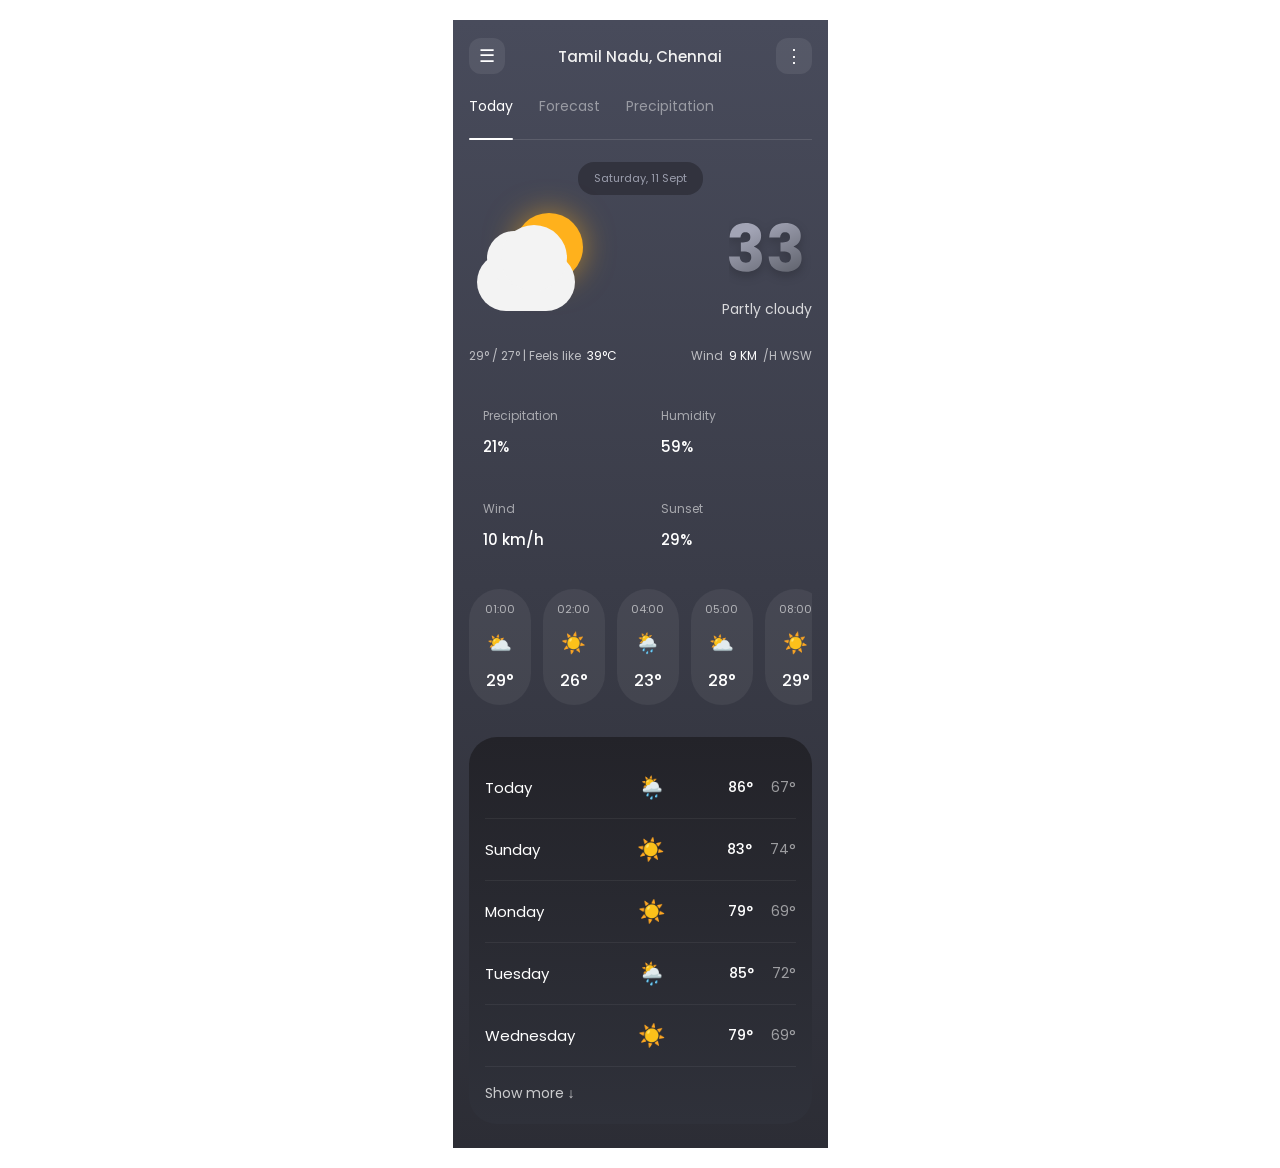
==== indexHome.html @ 36acfcc5 "second commit" ====
<!DOCTYPE html>
<html lang="en">

<head>
    <meta charset="UTF-8" />
    <meta name="viewport" content="width=device-width, initial-scale=1.0" />
    <title>Weather App</title>
    <link rel="stylesheet" href="/styleHome.css">
    <link rel="preconnect" href="https://fonts.googleapis.com" />
    <link rel="preconnect" href="https://fonts.gstatic.com" crossorigin />
    <link href="https://fonts.googleapis.com/css2?family=Poppins:wght@300;400;500;600;700&display=swap"
        rel="stylesheet" />
</head>

<body>

    <div class="weather-app">

        <div class="topbar">
            <button class="icon-btn">☰</button>

            <h2>Tamil Nadu, Chennai</h2>

            <button class="icon-btn">⋮</button>
        </div>

        <div class="tabs">
            <div class="tab active">Today</div>
            <div class="tab">Forecast</div>
            <div class="tab">Precipitation</div>
        </div>

        <section class="hero">

            <div class="date-pill">
                Saturday, 11 Sept
            </div>

            <div class="weather-main">

                <div class="weather-icon">
                    <div class="sun"></div>
                    <div class="cloud"></div>
                </div>

                <div class="temp-box">
                    <svg width="83" height="69" viewBox="0 0 83 69" fill="none" xmlns="http://www.w3.org/2000/svg">
                        <g filter="url(#filter0_d_1_2723)">
                            <path fill-rule="evenodd" clip-rule="evenodd"
                                d="M25.7285 53.0862C23.3709 54.2536 20.5698 54.8373 17.3254 54.8373C12.1342 54.8373 7.99216 53.5618 4.89912 51.0107C1.80608 48.4597 0.173037 44.6115 0 39.4662H10.7716C10.8148 41.3687 11.3556 42.8712 12.3938 43.9738C13.432 45.0763 14.9461 45.6276 16.936 45.6276C18.6231 45.6276 19.9317 45.1412 20.8618 44.1683C21.7919 43.1955 22.2569 41.9091 22.2569 40.3093C22.2569 38.2339 21.5972 36.7314 20.2778 35.8018C18.9584 34.8722 16.8495 34.4073 13.9511 34.4073H11.8747V25.3922H13.9511C16.1574 25.3922 17.9418 25.0139 19.3045 24.2572C20.6671 23.5006 21.3485 22.1494 21.3485 20.2037C21.3485 18.6471 20.9159 17.4364 20.0507 16.5717C19.1855 15.7069 17.9959 15.2745 16.4818 15.2745C14.838 15.2745 13.6159 15.7718 12.8156 16.7663C12.0153 17.7607 11.5502 18.993 11.4205 20.4631H0.584001C0.757038 15.8366 2.27112 12.2695 5.12623 9.7617C7.98135 7.2539 11.8531 6 16.7414 6C19.9858 6 22.7652 6.56209 25.0796 7.68628C27.394 8.81047 29.146 10.3454 30.3356 12.2911C31.5252 14.2368 32.1201 16.4204 32.1201 18.8417C32.1201 21.6954 31.4063 24.0194 29.9787 25.8138C28.5512 27.6082 26.8857 28.8296 24.9823 29.4782V29.7376C27.448 30.5592 29.3947 31.9212 30.8223 33.8236C32.2498 35.7261 32.9636 38.169 32.9636 41.1525C32.9636 43.8332 32.3472 46.2005 31.1143 48.2543C29.8814 50.3081 28.0861 51.9187 25.7285 53.0862ZM65.3649 53.0862C63.0072 54.2536 60.2062 54.8373 56.9617 54.8373C51.7706 54.8373 47.6285 53.5618 44.5355 51.0107C41.4424 48.4597 39.8094 44.6115 39.6364 39.4662H50.4079C50.4512 41.3687 50.9919 42.8712 52.0302 43.9738C53.0684 45.0763 54.5825 45.6276 56.5724 45.6276C58.2595 45.6276 59.5681 45.1412 60.4982 44.1683C61.4283 43.1955 61.8933 41.9091 61.8933 40.3093C61.8933 38.2339 61.2336 36.7314 59.9142 35.8018C58.5948 34.8722 56.4859 34.4073 53.5875 34.4073H51.5111V25.3922H53.5875C55.7937 25.3922 57.5782 25.0139 58.9408 24.2572C60.3035 23.5006 60.9849 22.1494 60.9849 20.2037C60.9849 18.6471 60.5523 17.4364 59.6871 16.5717C58.8219 15.7069 57.6323 15.2745 56.1182 15.2745C54.4743 15.2745 53.2522 15.7718 52.4519 16.7663C51.6516 17.7607 51.1866 18.993 51.0568 20.4631H40.2204C40.3934 15.8366 41.9075 12.2695 44.7626 9.7617C47.6177 7.2539 51.4894 6 56.3777 6C59.6222 6 62.4016 6.56209 64.716 7.68628C67.0303 8.81047 68.7823 10.3454 69.972 12.2911C71.1616 14.2368 71.7564 16.4204 71.7564 18.8417C71.7564 21.6954 71.0426 24.0194 69.6151 25.8138C68.1875 27.6082 66.522 28.8296 64.6186 29.4782V29.7376C67.0844 30.5592 69.0311 31.9212 70.4586 33.8236C71.8862 35.7261 72.6 38.169 72.6 41.1525C72.6 43.8332 71.9835 46.2005 70.7506 48.2543C69.5178 50.3081 67.7225 51.9187 65.3649 53.0862Z"
                                fill="url(#paint0_linear_1_2723)" />
                        </g>
                        <defs>
                            <filter id="filter0_d_1_2723" x="-10" y="0" width="92.6001" height="68.8373"
                                filterUnits="userSpaceOnUse" color-interpolation-filters="sRGB">
                                <feFlood flood-opacity="0" result="BackgroundImageFix" />
                                <feColorMatrix in="SourceAlpha" type="matrix"
                                    values="0 0 0 0 0 0 0 0 0 0 0 0 0 0 0 0 0 0 127 0" result="hardAlpha" />
                                <feOffset dy="4" />
                                <feGaussianBlur stdDeviation="5" />
                                <feColorMatrix type="matrix" values="0 0 0 0 0 0 0 0 0 0 0 0 0 0 0 0 0 0 0.181016 0" />
                                <feBlend mode="normal" in2="BackgroundImageFix" result="effect1_dropShadow_1_2723" />
                                <feBlend mode="normal" in="SourceGraphic" in2="effect1_dropShadow_1_2723"
                                    result="shape" />
                            </filter>
                            <linearGradient id="paint0_linear_1_2723" x1="-17.29" y1="32.1275" x2="14.0286" y2="95.7019"
                                gradientUnits="userSpaceOnUse">
                                <stop stop-color="#A2A4B5" />
                                <stop offset="1" stop-color="#545760" />
                            </linearGradient>
                        </defs>
                    </svg>
                    <div class="status">Partly cloudy</div>
                </div>

            </div>

            <div class="details-top">
                <span>29° / 27° | Feels like <span style="color: #FFFFFF;">39°C</span></span>
                <span>Wind <span style="color: #FFFFFF;">9 KM</span>/H WSW</span>
            </div>

        </section>

        <section class="info-grid">

            <div class="info-card">
                <div class="info-title">Precipitation</div>
                <div class="info-value">21%</div>
            </div>

            <div class="info-card">
                <div class="info-title">Humidity</div>
                <div class="info-value">59%</div>
            </div>

            <div class="info-card">
                <div class="info-title">Wind</div>
                <div class="info-value">10 km/h</div>
            </div>

            <div class="info-card">
                <div class="info-title">Sunset</div>
                <div class="info-value">29%</div>
            </div>

        </section>

        <section class="hourly">

            <div class="hour-card">
                <div class="hour-time">01:00</div>
                <div class="hour-icon">⛅</div>
                <div class="hour-temp">29°</div>
            </div>

            <div class="hour-card">
                <div class="hour-time">02:00</div>
                <div class="hour-icon">☀️</div>
                <div class="hour-temp">26°</div>
            </div>

            <div class="hour-card">
                <div class="hour-time">04:00</div>
                <div class="hour-icon">🌦️</div>
                <div class="hour-temp">23°</div>
            </div>

            <div class="hour-card">
                <div class="hour-time">05:00</div>
                <div class="hour-icon">⛅</div>
                <div class="hour-temp">28°</div>
            </div>

            <div class="hour-card">
                <div class="hour-time">08:00</div>
                <div class="hour-icon">☀️</div>
                <div class="hour-temp">29°</div>
            </div>

        </section>

        <section class="weekly">

            <div class="week-row">
                <div class="day">Today</div>
                <div class="week-icon">🌦️</div>

                <div class="temps">
                    <div class="high">86°</div>
                    <div class="low">67°</div>
                </div>
            </div>

            <div class="week-row">
                <div class="day">Sunday</div>
                <div class="week-icon">☀️</div>

                <div class="temps">
                    <div class="high">83°</div>
                    <div class="low">74°</div>
                </div>
            </div>

            <div class="week-row">
                <div class="day">Monday</div>
                <div class="week-icon">☀️</div>

                <div class="temps">
                    <div class="high">79°</div>
                    <div class="low">69°</div>
                </div>
            </div>

            <div class="week-row">
                <div class="day">Tuesday</div>
                <div class="week-icon">🌦️</div>

                <div class="temps">
                    <div class="high">85°</div>
                    <div class="low">72°</div>
                </div>
            </div>

            <div class="week-row">
                <div class="day">Wednesday</div>
                <div class="week-icon">☀️</div>

                <div class="temps">
                    <div class="high">79°</div>
                    <div class="low">69°</div>
                </div>
            </div>

            <div class="show-more">
                Show more ↓
            </div>

        </section>

    </div>

</body>

</html>
---- styleHome.css ----
* {
      margin: 0;
      padding: 0;
      box-sizing: border-box;
    }

    body {
      min-height: 100vh;
      font-family: "Poppins", sans-serif;
      color: white;
      display: flex;
      justify-content: center;
      align-items: center;
      padding: 20px;
    }

    .weather-app {
      width: 100%;
      max-width: 375px;
      min-height: 100vh;
      background:  linear-gradient(180deg, #484b5b 0%, #2c2d35 100%);;
      padding: 18px 16px 24px;
      overflow: hidden;
    }

  

    .topbar {
      display: flex;
      align-items: center;
      justify-content: space-between;
      margin-bottom: 22px;
    }

    .topbar h2 {
      font-size: 15px;
      font-weight: 500;
      color: #f1f1f1;
    }

    .icon-btn {
      width: 36px;
      height: 36px;
      border-radius: 12px;
      border: none;
      background: rgba(255,255,255,0.08);
      color: white;
      font-size: 18px;
      cursor: pointer;
    }

    

    .tabs {
      display: flex;
      gap: 26px;
      margin-bottom: 22px;
      border-bottom: 1px solid rgba(255,255,255,0.12);
      padding-bottom: 12px;
    }

    .tab {
      font-size: 14px;
      color: rgba(255,255,255,0.45);
      position: relative;
      padding-bottom: 10px;
      cursor: pointer;
    }

    .tab.active {
      color: white;
    }

    .tab.active::after {
      content: "";
      position: absolute;
      left: 0;
      bottom: -13px;
      width: 100%;
      height: 2px;
      border-radius: 10px;
      background: white;
    }

  

    .hero {
      margin-bottom: 28px;
    }

    .date-pill {
      width: fit-content;
      margin: 0 auto 18px;
      padding: 8px 16px;
      background: #32333e;
      border-radius: 16px;
      font-size: 11px;
      color: #9B9EAD;
    }

    .weather-main {
      display: flex;
      justify-content: space-between;
      align-items: center;
      gap: 10px;
      margin-bottom: 24px;
    }

    .weather-icon {
      position: relative;
      width: 130px;
      height: 110px;
    }

    .sun {
      width: 68px;
      height: 68px;
      background: #ffb11c;
      border-radius: 50%;
      position: absolute;
      top: 0;
      left: 46px;
      box-shadow: 0 0 30px rgba(255, 177, 28, 0.55);
    }

    .cloud {
      width: 98px;
      height: 58px;
      background: #f3f3f3;
      border-radius: 50px;
      position: absolute;
      bottom: 12px;
      left: 8px;
    }

    .cloud::before {
      content: "";
      width: 54px;
      height: 54px;
      background: #f3f3f3;
      border-radius: 50%;
      position: absolute;
      top: -22px;
      left: 10px;
    }

    .cloud::after {
      content: "";
      width: 66px;
      height: 66px;
      background: #f3f3f3;
      border-radius: 50%;
      position: absolute;
      top: -28px;
      right: 8px;
    }

    .temp-box {
      text-align: right;
    }

    .temp {
      font-size: 74px;
      line-height: 1;
      font-weight: 600;
      letter-spacing: -4px;
    }

    .status {
      font-size: 14px;
      color: rgba(255,255,255,0.8);
      margin-top: 6px;
    }

    .details-top {
      display: flex;
      justify-content: space-between;
      align-items: center;
      color: rgba(255,255,255,0.65);
      font-size: 12px;
      margin-top: 10px;
    }

    .details-top span {
      display: flex;
      align-items: center;
      gap: 6px;
    }

   

    .info-grid {
      display: grid;
      grid-template-columns: repeat(2, 1fr);
      gap: 14px;
      margin-bottom: 24px;
    }

    .info-card {
      padding: 14px;  
    }

    .info-title {
      color: rgba(255,255,255,0.55);
      font-size: 12px;
      margin-bottom: 10px;
    }

    .info-value {
      font-size: 15px;
      font-weight: 500;
    }

    

    .hourly {
      display: flex;
      gap: 12px;
      overflow-x: auto;
      padding-bottom: 4px;
      margin-bottom: 28px;
    }

    .hourly::-webkit-scrollbar {
      display: none;
    }

    .hour-card {
      min-width: 62px;
      background: rgba(255,255,255,0.06);
      border-radius: 50px;
      padding: 12px 10px;
      text-align: center;
      flex-shrink: 0;
    }

    .hour-card:hover {
      background: rgba(255,255,255,0.14);
    }

    .hour-time {
      font-size: 11px;
      color: rgba(255,255,255,0.6);
      margin-bottom: 10px;
    }

    .hour-icon {
      font-size: 20px;
      margin-bottom: 10px;
    }

    .hour-temp {
      font-size: 16px;
      font-weight: 500;
    }

    

    .weekly {
      background: linear-gradient(360deg, #2f313a 0%, #232329 100%);
      border-radius: 28px;
      padding: 20px 16px;
    }

    .week-row {
      display: flex;
      align-items: center;
      justify-content: space-between;
      padding: 14px 0;
      border-bottom: 1px solid rgba(255,255,255,0.06);
    }

    .week-row:last-child {
      border-bottom: none;
    }

    .day {
      width: 90px;
      font-size: 15px;
    }

    .week-icon {
      font-size: 22px;
    }

    .temps {
      display: flex;
      gap: 18px;
      font-size: 14px;
    }

    .high {
      color: white;
      font-weight: 500;
    }

    .low {
      color: rgba(255,255,255,0.55);
    }

    .show-more {
      margin-top: 16px;
      font-size: 14px;
      color: rgba(255,255,255,0.75);
    }
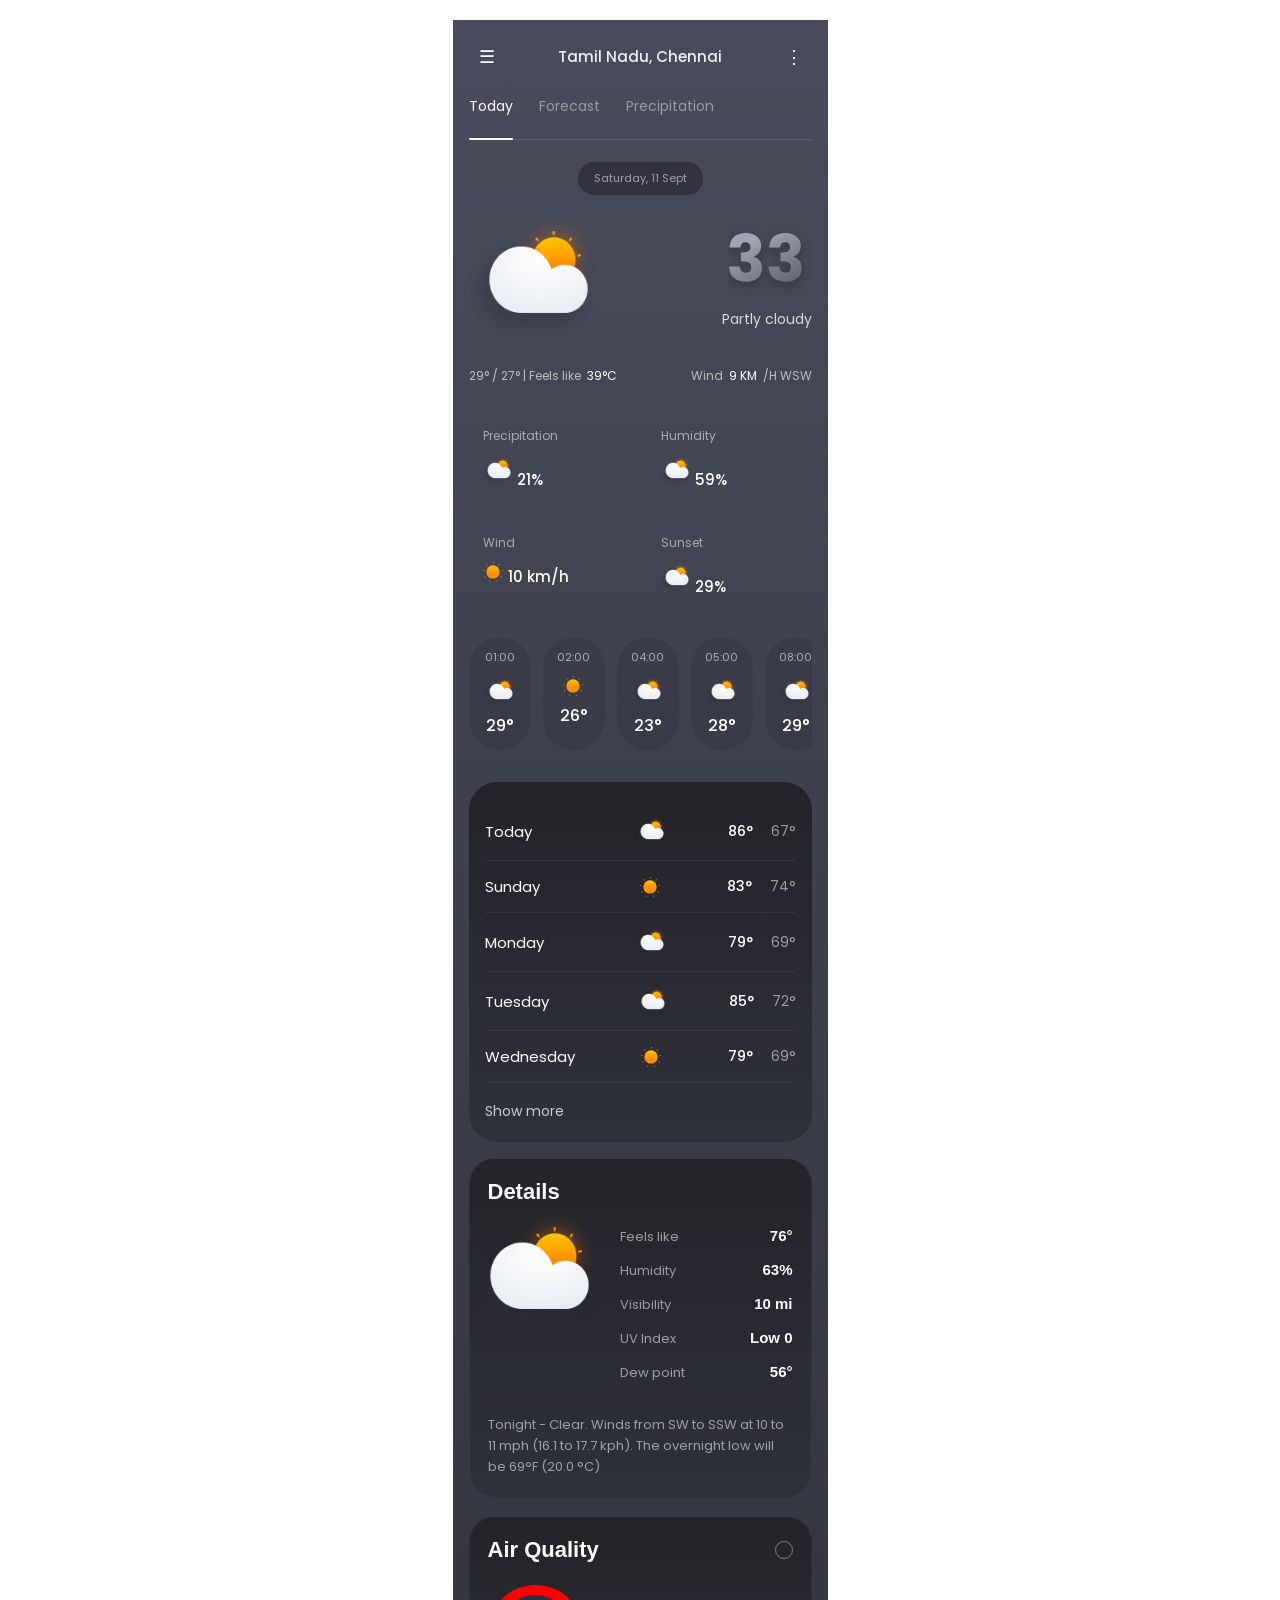
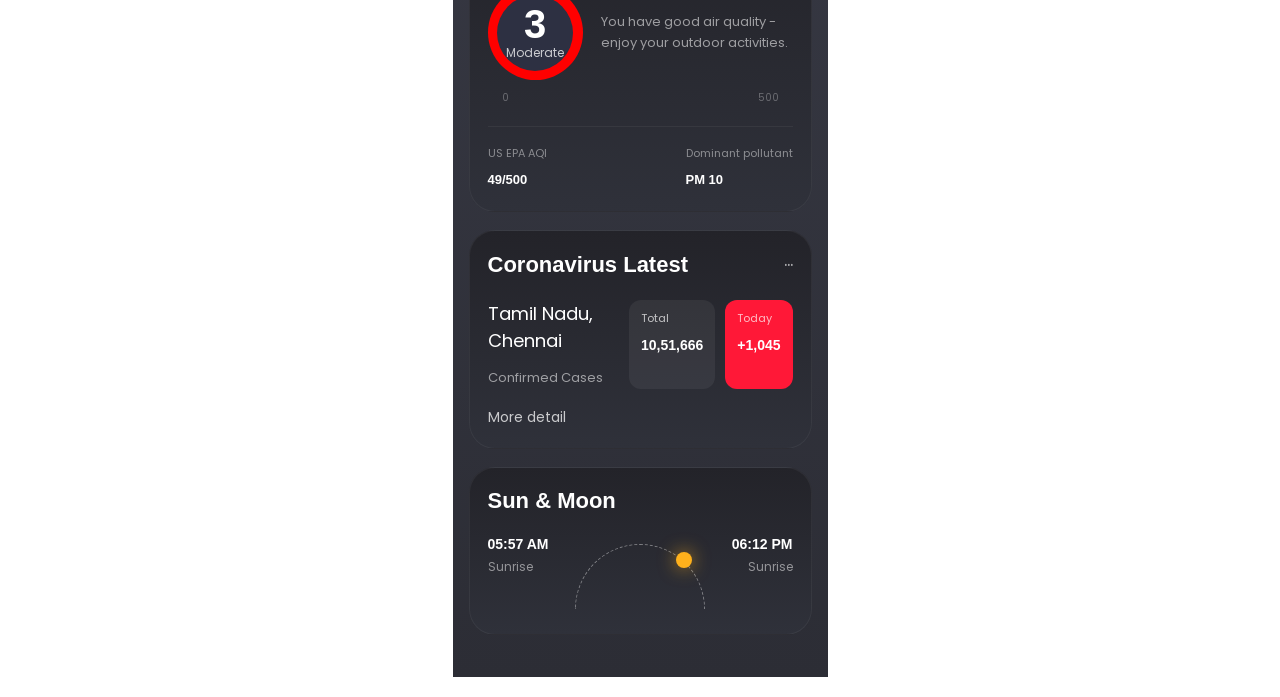
==== commit c47fb0d4: "yakos ustav" ====
--- a/indexHome.html
+++ b/indexHome.html
@@ -17,11 +17,11 @@
     <div class="weather-app">
 
         <div class="topbar">
-            <button class="icon-btn">☰</button>
-
-            <h2>Tamil Nadu, Chennai</h2>
-
-            <button class="icon-btn">⋮</button>
+            <div class="icon-btn">☰</div>
+
+            <h2 class="tobbar-title">Tamil Nadu, Chennai</h2>
+
+            <div class="icon-btn">⋮</div>
         </div>
 
         <div class="tabs">
@@ -38,10 +38,7 @@
 
             <div class="weather-main">
 
-                <div class="weather-icon">
-                    <div class="sun"></div>
-                    <div class="cloud"></div>
-                </div>
+                <img src="/Group.png" alt="" class="weather-icon">
 
                 <div class="temp-box">
                     <svg width="83" height="69" viewBox="0 0 83 69" fill="none" xmlns="http://www.w3.org/2000/svg">
@@ -86,22 +83,107 @@
 
             <div class="info-card">
                 <div class="info-title">Precipitation</div>
-                <div class="info-value">21%</div>
+                <img src="/Group.png" alt="" class="info-title-img">
+                <span class="info-value">21%</span>
             </div>
 
             <div class="info-card">
                 <div class="info-title">Humidity</div>
-                <div class="info-value">59%</div>
+                <img src="/Group.png" alt="" class="info-title-img">
+                <span class="info-value">59%</span>
             </div>
 
             <div class="info-card">
                 <div class="info-title">Wind</div>
-                <div class="info-value">10 km/h</div>
+                <svg width="21" height="20" viewBox="0 0 21 20" fill="none" xmlns="http://www.w3.org/2000/svg">
+                    <path fill-rule="evenodd" clip-rule="evenodd"
+                        d="M16.0327 2.4388C16.1573 2.2888 16.3803 2.26929 16.5291 2.39538L16.5421 2.40645C16.6888 2.53077 16.708 2.75 16.5851 2.8979L16.1136 3.4656C15.989 3.6156 15.7659 3.63511 15.6172 3.50902L15.6041 3.49795C15.4575 3.37364 15.4383 3.1544 15.5611 3.0065L16.0327 2.4388Z"
+                        fill="url(#paint0_linear_1_3633)" />
+                    <path fill-rule="evenodd" clip-rule="evenodd"
+                        d="M10.1389 0.3539C10.138 0.158987 10.2963 0.000748409 10.4912 0.00166594L10.5081 0.00174569C10.7005 0.00265109 10.8561 0.15835 10.8571 0.350688L10.8605 1.08904C10.8614 1.28395 10.7032 1.44219 10.5083 1.44127L10.4913 1.44119C10.299 1.44029 10.1433 1.28459 10.1424 1.09225L10.1389 0.3539Z"
+                        fill="url(#paint1_linear_1_3633)" />
+                    <path fill-rule="evenodd" clip-rule="evenodd"
+                        d="M19.5799 8.15108C19.771 8.11704 19.9533 8.24474 19.9867 8.43595L19.9904 8.45685C20.0236 8.64712 19.8966 8.82842 19.7065 8.86229L18.9879 8.99028C18.7968 9.02432 18.6144 8.89662 18.5811 8.70541L18.5774 8.68452C18.5442 8.49424 18.6711 8.31295 18.8613 8.27908L19.5799 8.15108Z"
+                        fill="url(#paint2_linear_1_3633)" />
+                    <path fill-rule="evenodd" clip-rule="evenodd"
+                        d="M18.6667 14.8331C18.8329 14.93 18.8899 15.1428 18.7945 15.3099L18.7847 15.3269C18.6881 15.496 18.472 15.5539 18.3037 15.4558L17.6705 15.0864C17.5043 14.9895 17.4472 14.7767 17.5427 14.6096L17.5524 14.5926C17.6491 14.4235 17.8652 14.3656 18.0335 14.4637L18.6667 14.8331Z"
+                        fill="url(#paint3_linear_1_3633)" />
+                    <path fill-rule="evenodd" clip-rule="evenodd"
+                        d="M13.7119 19.3577C13.7772 19.539 13.6839 19.7391 13.503 19.8056L13.489 19.8108C13.3064 19.8779 13.1041 19.7836 13.0382 19.6006L12.7865 18.9022C12.7212 18.7209 12.8145 18.5208 12.9954 18.4543L13.0094 18.4491C13.192 18.382 13.3943 18.4763 13.4603 18.6593L13.7119 19.3577Z"
+                        fill="url(#paint4_linear_1_3633)" />
+                    <path fill-rule="evenodd" clip-rule="evenodd"
+                        d="M7.03827 19.6006C6.97233 19.7836 6.77001 19.8779 6.58744 19.8108L6.57339 19.8056C6.3925 19.7391 6.29921 19.539 6.36454 19.3577L6.61616 18.6593C6.6821 18.4763 6.88442 18.382 7.06699 18.4491L7.08104 18.4543C7.26194 18.5208 7.35522 18.7208 7.28989 18.9022L7.03827 19.6006Z"
+                        fill="url(#paint5_linear_1_3633)" />
+                    <path fill-rule="evenodd" clip-rule="evenodd"
+                        d="M1.77246 15.4558C1.60416 15.5539 1.38811 15.4961 1.29144 15.3269L1.28172 15.3099C1.18624 15.1428 1.24325 14.93 1.40947 14.8331L2.04272 14.4637C2.21101 14.3656 2.42706 14.4235 2.52374 14.5926L2.53345 14.6096C2.62893 14.7767 2.57192 14.9895 2.4057 15.0864L1.77246 15.4558Z"
+                        fill="url(#paint6_linear_1_3633)" />
+                    <path fill-rule="evenodd" clip-rule="evenodd"
+                        d="M0.369512 8.86228C0.179354 8.82841 0.0524115 8.64712 0.0856231 8.45684L0.0892696 8.43595C0.122645 8.24474 0.305028 8.11703 0.496122 8.15107L1.21469 8.27907C1.40485 8.31294 1.53179 8.49424 1.49858 8.68451L1.49493 8.7054C1.46156 8.89661 1.27918 9.02432 1.08808 8.99028L0.369512 8.86228Z"
+                        fill="url(#paint7_linear_1_3633)" />
+                    <path fill-rule="evenodd" clip-rule="evenodd"
+                        d="M3.49147 2.8979C3.36863 2.75001 3.38781 2.53077 3.53447 2.40645L3.54753 2.39538C3.69627 2.26929 3.91932 2.28881 4.04391 2.43881L4.51546 3.00651C4.6383 3.1544 4.61912 3.37364 4.47246 3.49796L4.4594 3.50903C4.31066 3.63512 4.08761 3.6156 3.96302 3.4656L3.49147 2.8979Z"
+                        fill="url(#paint8_linear_1_3633)" />
+                    <ellipse cx="10.0382" cy="9.92369" rx="6.68811" ry="6.69218" fill="url(#paint9_linear_1_3633)" />
+                    <defs>
+                        <linearGradient id="paint0_linear_1_3633" x1="16.2876" y1="2.26634" x2="15.7746" y2="2.87773"
+                            gradientUnits="userSpaceOnUse">
+                            <stop stop-color="#FFC100" />
+                            <stop offset="1" stop-color="#FF8E00" />
+                        </linearGradient>
+                        <linearGradient id="paint1_linear_1_3633" x1="10.1914" y1="0.0581584" x2="10.1914" y2="0.856347"
+                            gradientUnits="userSpaceOnUse">
+                            <stop stop-color="#FFC100" />
+                            <stop offset="1" stop-color="#FF8E00" />
+                        </linearGradient>
+                        <linearGradient id="paint2_linear_1_3633" x1="19.8843" y1="8.18396" x2="19.104" y2="8.32155"
+                            gradientUnits="userSpaceOnUse">
+                            <stop stop-color="#FFC100" />
+                            <stop offset="1" stop-color="#FF8E00" />
+                        </linearGradient>
+                        <linearGradient id="paint3_linear_1_3633" x1="18.8791" y1="15.0506" x2="18.1905" y2="14.653"
+                            gradientUnits="userSpaceOnUse">
+                            <stop stop-color="#FFC100" />
+                            <stop offset="1" stop-color="#FF8E00" />
+                        </linearGradient>
+                        <linearGradient id="paint4_linear_1_3633" x1="13.7364" y1="19.6599" x2="13.4629" y2="18.9083"
+                            gradientUnits="userSpaceOnUse">
+                            <stop stop-color="#FFC100" />
+                            <stop offset="1" stop-color="#FF8E00" />
+                        </linearGradient>
+                        <linearGradient id="paint5_linear_1_3633" x1="6.85979" y1="19.8491" x2="7.13335" y2="19.0975"
+                            gradientUnits="userSpaceOnUse">
+                            <stop stop-color="#FFC100" />
+                            <stop offset="1" stop-color="#FF8E00" />
+                        </linearGradient>
+                        <linearGradient id="paint6_linear_1_3633" x1="1.47362" y1="15.5297" x2="2.16224" y2="15.1321"
+                            gradientUnits="userSpaceOnUse">
+                            <stop stop-color="#FFC100" />
+                            <stop offset="1" stop-color="#FF8E00" />
+                        </linearGradient>
+                        <linearGradient id="paint7_linear_1_3633" x1="0.095649" y1="8.72872" x2="0.875926" y2="8.86631"
+                            gradientUnits="userSpaceOnUse">
+                            <stop stop-color="#FFC100" />
+                            <stop offset="1" stop-color="#FF8E00" />
+                        </linearGradient>
+                        <linearGradient id="paint8_linear_1_3633" x1="3.36526" y1="2.62192" x2="3.87828" y2="3.2333"
+                            gradientUnits="userSpaceOnUse">
+                            <stop stop-color="#FFC100" />
+                            <stop offset="1" stop-color="#FF8E00" />
+                        </linearGradient>
+                        <linearGradient id="paint9_linear_1_3633" x1="6.33855" y1="3.77097" x2="6.33855" y2="11.1748"
+                            gradientUnits="userSpaceOnUse">
+                            <stop stop-color="#FFC100" />
+                            <stop offset="1" stop-color="#FF8E00" />
+                        </linearGradient>
+                    </defs>
+                </svg>
+                <span class="info-value">10 km/h</span>
             </div>
 
             <div class="info-card">
                 <div class="info-title">Sunset</div>
-                <div class="info-value">29%</div>
+                <img src="/Group.png" alt="" class="info-title-img">
+                <span class="info-value">29%</span>
             </div>
 
         </section>
@@ -110,31 +192,112 @@
 
             <div class="hour-card">
                 <div class="hour-time">01:00</div>
-                <div class="hour-icon">⛅</div>
+                <img src="/Group.png" alt="" class="info-title-img">
                 <div class="hour-temp">29°</div>
             </div>
 
             <div class="hour-card">
                 <div class="hour-time">02:00</div>
-                <div class="hour-icon">☀️</div>
+                <svg width="21" height="20" viewBox="0 0 21 20" fill="none" xmlns="http://www.w3.org/2000/svg">
+                    <path fill-rule="evenodd" clip-rule="evenodd"
+                        d="M16.0327 2.4388C16.1573 2.2888 16.3803 2.26929 16.5291 2.39538L16.5421 2.40645C16.6888 2.53077 16.708 2.75 16.5851 2.8979L16.1136 3.4656C15.989 3.6156 15.7659 3.63511 15.6172 3.50902L15.6041 3.49795C15.4575 3.37364 15.4383 3.1544 15.5611 3.0065L16.0327 2.4388Z"
+                        fill="url(#paint0_linear_1_3633)" />
+                    <path fill-rule="evenodd" clip-rule="evenodd"
+                        d="M10.1389 0.3539C10.138 0.158987 10.2963 0.000748409 10.4912 0.00166594L10.5081 0.00174569C10.7005 0.00265109 10.8561 0.15835 10.8571 0.350688L10.8605 1.08904C10.8614 1.28395 10.7032 1.44219 10.5083 1.44127L10.4913 1.44119C10.299 1.44029 10.1433 1.28459 10.1424 1.09225L10.1389 0.3539Z"
+                        fill="url(#paint1_linear_1_3633)" />
+                    <path fill-rule="evenodd" clip-rule="evenodd"
+                        d="M19.5799 8.15108C19.771 8.11704 19.9533 8.24474 19.9867 8.43595L19.9904 8.45685C20.0236 8.64712 19.8966 8.82842 19.7065 8.86229L18.9879 8.99028C18.7968 9.02432 18.6144 8.89662 18.5811 8.70541L18.5774 8.68452C18.5442 8.49424 18.6711 8.31295 18.8613 8.27908L19.5799 8.15108Z"
+                        fill="url(#paint2_linear_1_3633)" />
+                    <path fill-rule="evenodd" clip-rule="evenodd"
+                        d="M18.6667 14.8331C18.8329 14.93 18.8899 15.1428 18.7945 15.3099L18.7847 15.3269C18.6881 15.496 18.472 15.5539 18.3037 15.4558L17.6705 15.0864C17.5043 14.9895 17.4472 14.7767 17.5427 14.6096L17.5524 14.5926C17.6491 14.4235 17.8652 14.3656 18.0335 14.4637L18.6667 14.8331Z"
+                        fill="url(#paint3_linear_1_3633)" />
+                    <path fill-rule="evenodd" clip-rule="evenodd"
+                        d="M13.7119 19.3577C13.7772 19.539 13.6839 19.7391 13.503 19.8056L13.489 19.8108C13.3064 19.8779 13.1041 19.7836 13.0382 19.6006L12.7865 18.9022C12.7212 18.7209 12.8145 18.5208 12.9954 18.4543L13.0094 18.4491C13.192 18.382 13.3943 18.4763 13.4603 18.6593L13.7119 19.3577Z"
+                        fill="url(#paint4_linear_1_3633)" />
+                    <path fill-rule="evenodd" clip-rule="evenodd"
+                        d="M7.03827 19.6006C6.97233 19.7836 6.77001 19.8779 6.58744 19.8108L6.57339 19.8056C6.3925 19.7391 6.29921 19.539 6.36454 19.3577L6.61616 18.6593C6.6821 18.4763 6.88442 18.382 7.06699 18.4491L7.08104 18.4543C7.26194 18.5208 7.35522 18.7208 7.28989 18.9022L7.03827 19.6006Z"
+                        fill="url(#paint5_linear_1_3633)" />
+                    <path fill-rule="evenodd" clip-rule="evenodd"
+                        d="M1.77246 15.4558C1.60416 15.5539 1.38811 15.4961 1.29144 15.3269L1.28172 15.3099C1.18624 15.1428 1.24325 14.93 1.40947 14.8331L2.04272 14.4637C2.21101 14.3656 2.42706 14.4235 2.52374 14.5926L2.53345 14.6096C2.62893 14.7767 2.57192 14.9895 2.4057 15.0864L1.77246 15.4558Z"
+                        fill="url(#paint6_linear_1_3633)" />
+                    <path fill-rule="evenodd" clip-rule="evenodd"
+                        d="M0.369512 8.86228C0.179354 8.82841 0.0524115 8.64712 0.0856231 8.45684L0.0892696 8.43595C0.122645 8.24474 0.305028 8.11703 0.496122 8.15107L1.21469 8.27907C1.40485 8.31294 1.53179 8.49424 1.49858 8.68451L1.49493 8.7054C1.46156 8.89661 1.27918 9.02432 1.08808 8.99028L0.369512 8.86228Z"
+                        fill="url(#paint7_linear_1_3633)" />
+                    <path fill-rule="evenodd" clip-rule="evenodd"
+                        d="M3.49147 2.8979C3.36863 2.75001 3.38781 2.53077 3.53447 2.40645L3.54753 2.39538C3.69627 2.26929 3.91932 2.28881 4.04391 2.43881L4.51546 3.00651C4.6383 3.1544 4.61912 3.37364 4.47246 3.49796L4.4594 3.50903C4.31066 3.63512 4.08761 3.6156 3.96302 3.4656L3.49147 2.8979Z"
+                        fill="url(#paint8_linear_1_3633)" />
+                    <ellipse cx="10.0382" cy="9.92369" rx="6.68811" ry="6.69218" fill="url(#paint9_linear_1_3633)" />
+                    <defs>
+                        <linearGradient id="paint0_linear_1_3633" x1="16.2876" y1="2.26634" x2="15.7746" y2="2.87773"
+                            gradientUnits="userSpaceOnUse">
+                            <stop stop-color="#FFC100" />
+                            <stop offset="1" stop-color="#FF8E00" />
+                        </linearGradient>
+                        <linearGradient id="paint1_linear_1_3633" x1="10.1914" y1="0.0581584" x2="10.1914" y2="0.856347"
+                            gradientUnits="userSpaceOnUse">
+                            <stop stop-color="#FFC100" />
+                            <stop offset="1" stop-color="#FF8E00" />
+                        </linearGradient>
+                        <linearGradient id="paint2_linear_1_3633" x1="19.8843" y1="8.18396" x2="19.104" y2="8.32155"
+                            gradientUnits="userSpaceOnUse">
+                            <stop stop-color="#FFC100" />
+                            <stop offset="1" stop-color="#FF8E00" />
+                        </linearGradient>
+                        <linearGradient id="paint3_linear_1_3633" x1="18.8791" y1="15.0506" x2="18.1905" y2="14.653"
+                            gradientUnits="userSpaceOnUse">
+                            <stop stop-color="#FFC100" />
+                            <stop offset="1" stop-color="#FF8E00" />
+                        </linearGradient>
+                        <linearGradient id="paint4_linear_1_3633" x1="13.7364" y1="19.6599" x2="13.4629" y2="18.9083"
+                            gradientUnits="userSpaceOnUse">
+                            <stop stop-color="#FFC100" />
+                            <stop offset="1" stop-color="#FF8E00" />
+                        </linearGradient>
+                        <linearGradient id="paint5_linear_1_3633" x1="6.85979" y1="19.8491" x2="7.13335" y2="19.0975"
+                            gradientUnits="userSpaceOnUse">
+                            <stop stop-color="#FFC100" />
+                            <stop offset="1" stop-color="#FF8E00" />
+                        </linearGradient>
+                        <linearGradient id="paint6_linear_1_3633" x1="1.47362" y1="15.5297" x2="2.16224" y2="15.1321"
+                            gradientUnits="userSpaceOnUse">
+                            <stop stop-color="#FFC100" />
+                            <stop offset="1" stop-color="#FF8E00" />
+                        </linearGradient>
+                        <linearGradient id="paint7_linear_1_3633" x1="0.095649" y1="8.72872" x2="0.875926" y2="8.86631"
+                            gradientUnits="userSpaceOnUse">
+                            <stop stop-color="#FFC100" />
+                            <stop offset="1" stop-color="#FF8E00" />
+                        </linearGradient>
+                        <linearGradient id="paint8_linear_1_3633" x1="3.36526" y1="2.62192" x2="3.87828" y2="3.2333"
+                            gradientUnits="userSpaceOnUse">
+                            <stop stop-color="#FFC100" />
+                            <stop offset="1" stop-color="#FF8E00" />
+                        </linearGradient>
+                        <linearGradient id="paint9_linear_1_3633" x1="6.33855" y1="3.77097" x2="6.33855" y2="11.1748"
+                            gradientUnits="userSpaceOnUse">
+                            <stop stop-color="#FFC100" />
+                            <stop offset="1" stop-color="#FF8E00" />
+                        </linearGradient>
+                    </defs>
+                </svg>
                 <div class="hour-temp">26°</div>
             </div>
 
             <div class="hour-card">
                 <div class="hour-time">04:00</div>
-                <div class="hour-icon">🌦️</div>
+                <img src="/Group.png" alt="" class="info-title-img">
                 <div class="hour-temp">23°</div>
             </div>
 
             <div class="hour-card">
                 <div class="hour-time">05:00</div>
-                <div class="hour-icon">⛅</div>
+                <img src="/Group.png" alt="" class="info-title-img">
                 <div class="hour-temp">28°</div>
             </div>
 
             <div class="hour-card">
                 <div class="hour-time">08:00</div>
-                <div class="hour-icon">☀️</div>
+                <img src="/Group.png" alt="" class="info-title-img">
                 <div class="hour-temp">29°</div>
             </div>
 
@@ -144,7 +307,7 @@
 
             <div class="week-row">
                 <div class="day">Today</div>
-                <div class="week-icon">🌦️</div>
+                <img src="/Group.png" alt="" class="info-title-img">
 
                 <div class="temps">
                     <div class="high">86°</div>
@@ -154,7 +317,88 @@
 
             <div class="week-row">
                 <div class="day">Sunday</div>
-                <div class="week-icon">☀️</div>
+                <svg width="21" height="20" viewBox="0 0 21 20" fill="none" xmlns="http://www.w3.org/2000/svg">
+                    <path fill-rule="evenodd" clip-rule="evenodd"
+                        d="M16.0327 2.4388C16.1573 2.2888 16.3803 2.26929 16.5291 2.39538L16.5421 2.40645C16.6888 2.53077 16.708 2.75 16.5851 2.8979L16.1136 3.4656C15.989 3.6156 15.7659 3.63511 15.6172 3.50902L15.6041 3.49795C15.4575 3.37364 15.4383 3.1544 15.5611 3.0065L16.0327 2.4388Z"
+                        fill="url(#paint0_linear_1_3633)" />
+                    <path fill-rule="evenodd" clip-rule="evenodd"
+                        d="M10.1389 0.3539C10.138 0.158987 10.2963 0.000748409 10.4912 0.00166594L10.5081 0.00174569C10.7005 0.00265109 10.8561 0.15835 10.8571 0.350688L10.8605 1.08904C10.8614 1.28395 10.7032 1.44219 10.5083 1.44127L10.4913 1.44119C10.299 1.44029 10.1433 1.28459 10.1424 1.09225L10.1389 0.3539Z"
+                        fill="url(#paint1_linear_1_3633)" />
+                    <path fill-rule="evenodd" clip-rule="evenodd"
+                        d="M19.5799 8.15108C19.771 8.11704 19.9533 8.24474 19.9867 8.43595L19.9904 8.45685C20.0236 8.64712 19.8966 8.82842 19.7065 8.86229L18.9879 8.99028C18.7968 9.02432 18.6144 8.89662 18.5811 8.70541L18.5774 8.68452C18.5442 8.49424 18.6711 8.31295 18.8613 8.27908L19.5799 8.15108Z"
+                        fill="url(#paint2_linear_1_3633)" />
+                    <path fill-rule="evenodd" clip-rule="evenodd"
+                        d="M18.6667 14.8331C18.8329 14.93 18.8899 15.1428 18.7945 15.3099L18.7847 15.3269C18.6881 15.496 18.472 15.5539 18.3037 15.4558L17.6705 15.0864C17.5043 14.9895 17.4472 14.7767 17.5427 14.6096L17.5524 14.5926C17.6491 14.4235 17.8652 14.3656 18.0335 14.4637L18.6667 14.8331Z"
+                        fill="url(#paint3_linear_1_3633)" />
+                    <path fill-rule="evenodd" clip-rule="evenodd"
+                        d="M13.7119 19.3577C13.7772 19.539 13.6839 19.7391 13.503 19.8056L13.489 19.8108C13.3064 19.8779 13.1041 19.7836 13.0382 19.6006L12.7865 18.9022C12.7212 18.7209 12.8145 18.5208 12.9954 18.4543L13.0094 18.4491C13.192 18.382 13.3943 18.4763 13.4603 18.6593L13.7119 19.3577Z"
+                        fill="url(#paint4_linear_1_3633)" />
+                    <path fill-rule="evenodd" clip-rule="evenodd"
+                        d="M7.03827 19.6006C6.97233 19.7836 6.77001 19.8779 6.58744 19.8108L6.57339 19.8056C6.3925 19.7391 6.29921 19.539 6.36454 19.3577L6.61616 18.6593C6.6821 18.4763 6.88442 18.382 7.06699 18.4491L7.08104 18.4543C7.26194 18.5208 7.35522 18.7208 7.28989 18.9022L7.03827 19.6006Z"
+                        fill="url(#paint5_linear_1_3633)" />
+                    <path fill-rule="evenodd" clip-rule="evenodd"
+                        d="M1.77246 15.4558C1.60416 15.5539 1.38811 15.4961 1.29144 15.3269L1.28172 15.3099C1.18624 15.1428 1.24325 14.93 1.40947 14.8331L2.04272 14.4637C2.21101 14.3656 2.42706 14.4235 2.52374 14.5926L2.53345 14.6096C2.62893 14.7767 2.57192 14.9895 2.4057 15.0864L1.77246 15.4558Z"
+                        fill="url(#paint6_linear_1_3633)" />
+                    <path fill-rule="evenodd" clip-rule="evenodd"
+                        d="M0.369512 8.86228C0.179354 8.82841 0.0524115 8.64712 0.0856231 8.45684L0.0892696 8.43595C0.122645 8.24474 0.305028 8.11703 0.496122 8.15107L1.21469 8.27907C1.40485 8.31294 1.53179 8.49424 1.49858 8.68451L1.49493 8.7054C1.46156 8.89661 1.27918 9.02432 1.08808 8.99028L0.369512 8.86228Z"
+                        fill="url(#paint7_linear_1_3633)" />
+                    <path fill-rule="evenodd" clip-rule="evenodd"
+                        d="M3.49147 2.8979C3.36863 2.75001 3.38781 2.53077 3.53447 2.40645L3.54753 2.39538C3.69627 2.26929 3.91932 2.28881 4.04391 2.43881L4.51546 3.00651C4.6383 3.1544 4.61912 3.37364 4.47246 3.49796L4.4594 3.50903C4.31066 3.63512 4.08761 3.6156 3.96302 3.4656L3.49147 2.8979Z"
+                        fill="url(#paint8_linear_1_3633)" />
+                    <ellipse cx="10.0382" cy="9.92369" rx="6.68811" ry="6.69218" fill="url(#paint9_linear_1_3633)" />
+                    <defs>
+                        <linearGradient id="paint0_linear_1_3633" x1="16.2876" y1="2.26634" x2="15.7746" y2="2.87773"
+                            gradientUnits="userSpaceOnUse">
+                            <stop stop-color="#FFC100" />
+                            <stop offset="1" stop-color="#FF8E00" />
+                        </linearGradient>
+                        <linearGradient id="paint1_linear_1_3633" x1="10.1914" y1="0.0581584" x2="10.1914" y2="0.856347"
+                            gradientUnits="userSpaceOnUse">
+                            <stop stop-color="#FFC100" />
+                            <stop offset="1" stop-color="#FF8E00" />
+                        </linearGradient>
+                        <linearGradient id="paint2_linear_1_3633" x1="19.8843" y1="8.18396" x2="19.104" y2="8.32155"
+                            gradientUnits="userSpaceOnUse">
+                            <stop stop-color="#FFC100" />
+                            <stop offset="1" stop-color="#FF8E00" />
+                        </linearGradient>
+                        <linearGradient id="paint3_linear_1_3633" x1="18.8791" y1="15.0506" x2="18.1905" y2="14.653"
+                            gradientUnits="userSpaceOnUse">
+                            <stop stop-color="#FFC100" />
+                            <stop offset="1" stop-color="#FF8E00" />
+                        </linearGradient>
+                        <linearGradient id="paint4_linear_1_3633" x1="13.7364" y1="19.6599" x2="13.4629" y2="18.9083"
+                            gradientUnits="userSpaceOnUse">
+                            <stop stop-color="#FFC100" />
+                            <stop offset="1" stop-color="#FF8E00" />
+                        </linearGradient>
+                        <linearGradient id="paint5_linear_1_3633" x1="6.85979" y1="19.8491" x2="7.13335" y2="19.0975"
+                            gradientUnits="userSpaceOnUse">
+                            <stop stop-color="#FFC100" />
+                            <stop offset="1" stop-color="#FF8E00" />
+                        </linearGradient>
+                        <linearGradient id="paint6_linear_1_3633" x1="1.47362" y1="15.5297" x2="2.16224" y2="15.1321"
+                            gradientUnits="userSpaceOnUse">
+                            <stop stop-color="#FFC100" />
+                            <stop offset="1" stop-color="#FF8E00" />
+                        </linearGradient>
+                        <linearGradient id="paint7_linear_1_3633" x1="0.095649" y1="8.72872" x2="0.875926" y2="8.86631"
+                            gradientUnits="userSpaceOnUse">
+                            <stop stop-color="#FFC100" />
+                            <stop offset="1" stop-color="#FF8E00" />
+                        </linearGradient>
+                        <linearGradient id="paint8_linear_1_3633" x1="3.36526" y1="2.62192" x2="3.87828" y2="3.2333"
+                            gradientUnits="userSpaceOnUse">
+                            <stop stop-color="#FFC100" />
+                            <stop offset="1" stop-color="#FF8E00" />
+                        </linearGradient>
+                        <linearGradient id="paint9_linear_1_3633" x1="6.33855" y1="3.77097" x2="6.33855" y2="11.1748"
+                            gradientUnits="userSpaceOnUse">
+                            <stop stop-color="#FFC100" />
+                            <stop offset="1" stop-color="#FF8E00" />
+                        </linearGradient>
+                    </defs>
+                </svg>
 
                 <div class="temps">
                     <div class="high">83°</div>
@@ -164,7 +408,7 @@
 
             <div class="week-row">
                 <div class="day">Monday</div>
-                <div class="week-icon">☀️</div>
+                <img src="/Group.png" alt="" class="info-title-img">
 
                 <div class="temps">
                     <div class="high">79°</div>
@@ -174,7 +418,7 @@
 
             <div class="week-row">
                 <div class="day">Tuesday</div>
-                <div class="week-icon">🌦️</div>
+                <img src="/Group.png" alt="" class="info-title-img">
 
                 <div class="temps">
                     <div class="high">85°</div>
@@ -184,7 +428,88 @@
 
             <div class="week-row">
                 <div class="day">Wednesday</div>
-                <div class="week-icon">☀️</div>
+                <svg width="21" height="20" viewBox="0 0 21 20" fill="none" xmlns="http://www.w3.org/2000/svg">
+                    <path fill-rule="evenodd" clip-rule="evenodd"
+                        d="M16.0327 2.4388C16.1573 2.2888 16.3803 2.26929 16.5291 2.39538L16.5421 2.40645C16.6888 2.53077 16.708 2.75 16.5851 2.8979L16.1136 3.4656C15.989 3.6156 15.7659 3.63511 15.6172 3.50902L15.6041 3.49795C15.4575 3.37364 15.4383 3.1544 15.5611 3.0065L16.0327 2.4388Z"
+                        fill="url(#paint0_linear_1_3633)" />
+                    <path fill-rule="evenodd" clip-rule="evenodd"
+                        d="M10.1389 0.3539C10.138 0.158987 10.2963 0.000748409 10.4912 0.00166594L10.5081 0.00174569C10.7005 0.00265109 10.8561 0.15835 10.8571 0.350688L10.8605 1.08904C10.8614 1.28395 10.7032 1.44219 10.5083 1.44127L10.4913 1.44119C10.299 1.44029 10.1433 1.28459 10.1424 1.09225L10.1389 0.3539Z"
+                        fill="url(#paint1_linear_1_3633)" />
+                    <path fill-rule="evenodd" clip-rule="evenodd"
+                        d="M19.5799 8.15108C19.771 8.11704 19.9533 8.24474 19.9867 8.43595L19.9904 8.45685C20.0236 8.64712 19.8966 8.82842 19.7065 8.86229L18.9879 8.99028C18.7968 9.02432 18.6144 8.89662 18.5811 8.70541L18.5774 8.68452C18.5442 8.49424 18.6711 8.31295 18.8613 8.27908L19.5799 8.15108Z"
+                        fill="url(#paint2_linear_1_3633)" />
+                    <path fill-rule="evenodd" clip-rule="evenodd"
+                        d="M18.6667 14.8331C18.8329 14.93 18.8899 15.1428 18.7945 15.3099L18.7847 15.3269C18.6881 15.496 18.472 15.5539 18.3037 15.4558L17.6705 15.0864C17.5043 14.9895 17.4472 14.7767 17.5427 14.6096L17.5524 14.5926C17.6491 14.4235 17.8652 14.3656 18.0335 14.4637L18.6667 14.8331Z"
+                        fill="url(#paint3_linear_1_3633)" />
+                    <path fill-rule="evenodd" clip-rule="evenodd"
+                        d="M13.7119 19.3577C13.7772 19.539 13.6839 19.7391 13.503 19.8056L13.489 19.8108C13.3064 19.8779 13.1041 19.7836 13.0382 19.6006L12.7865 18.9022C12.7212 18.7209 12.8145 18.5208 12.9954 18.4543L13.0094 18.4491C13.192 18.382 13.3943 18.4763 13.4603 18.6593L13.7119 19.3577Z"
+                        fill="url(#paint4_linear_1_3633)" />
+                    <path fill-rule="evenodd" clip-rule="evenodd"
+                        d="M7.03827 19.6006C6.97233 19.7836 6.77001 19.8779 6.58744 19.8108L6.57339 19.8056C6.3925 19.7391 6.29921 19.539 6.36454 19.3577L6.61616 18.6593C6.6821 18.4763 6.88442 18.382 7.06699 18.4491L7.08104 18.4543C7.26194 18.5208 7.35522 18.7208 7.28989 18.9022L7.03827 19.6006Z"
+                        fill="url(#paint5_linear_1_3633)" />
+                    <path fill-rule="evenodd" clip-rule="evenodd"
+                        d="M1.77246 15.4558C1.60416 15.5539 1.38811 15.4961 1.29144 15.3269L1.28172 15.3099C1.18624 15.1428 1.24325 14.93 1.40947 14.8331L2.04272 14.4637C2.21101 14.3656 2.42706 14.4235 2.52374 14.5926L2.53345 14.6096C2.62893 14.7767 2.57192 14.9895 2.4057 15.0864L1.77246 15.4558Z"
+                        fill="url(#paint6_linear_1_3633)" />
+                    <path fill-rule="evenodd" clip-rule="evenodd"
+                        d="M0.369512 8.86228C0.179354 8.82841 0.0524115 8.64712 0.0856231 8.45684L0.0892696 8.43595C0.122645 8.24474 0.305028 8.11703 0.496122 8.15107L1.21469 8.27907C1.40485 8.31294 1.53179 8.49424 1.49858 8.68451L1.49493 8.7054C1.46156 8.89661 1.27918 9.02432 1.08808 8.99028L0.369512 8.86228Z"
+                        fill="url(#paint7_linear_1_3633)" />
+                    <path fill-rule="evenodd" clip-rule="evenodd"
+                        d="M3.49147 2.8979C3.36863 2.75001 3.38781 2.53077 3.53447 2.40645L3.54753 2.39538C3.69627 2.26929 3.91932 2.28881 4.04391 2.43881L4.51546 3.00651C4.6383 3.1544 4.61912 3.37364 4.47246 3.49796L4.4594 3.50903C4.31066 3.63512 4.08761 3.6156 3.96302 3.4656L3.49147 2.8979Z"
+                        fill="url(#paint8_linear_1_3633)" />
+                    <ellipse cx="10.0382" cy="9.92369" rx="6.68811" ry="6.69218" fill="url(#paint9_linear_1_3633)" />
+                    <defs>
+                        <linearGradient id="paint0_linear_1_3633" x1="16.2876" y1="2.26634" x2="15.7746" y2="2.87773"
+                            gradientUnits="userSpaceOnUse">
+                            <stop stop-color="#FFC100" />
+                            <stop offset="1" stop-color="#FF8E00" />
+                        </linearGradient>
+                        <linearGradient id="paint1_linear_1_3633" x1="10.1914" y1="0.0581584" x2="10.1914" y2="0.856347"
+                            gradientUnits="userSpaceOnUse">
+                            <stop stop-color="#FFC100" />
+                            <stop offset="1" stop-color="#FF8E00" />
+                        </linearGradient>
+                        <linearGradient id="paint2_linear_1_3633" x1="19.8843" y1="8.18396" x2="19.104" y2="8.32155"
+                            gradientUnits="userSpaceOnUse">
+                            <stop stop-color="#FFC100" />
+                            <stop offset="1" stop-color="#FF8E00" />
+                        </linearGradient>
+                        <linearGradient id="paint3_linear_1_3633" x1="18.8791" y1="15.0506" x2="18.1905" y2="14.653"
+                            gradientUnits="userSpaceOnUse">
+                            <stop stop-color="#FFC100" />
+                            <stop offset="1" stop-color="#FF8E00" />
+                        </linearGradient>
+                        <linearGradient id="paint4_linear_1_3633" x1="13.7364" y1="19.6599" x2="13.4629" y2="18.9083"
+                            gradientUnits="userSpaceOnUse">
+                            <stop stop-color="#FFC100" />
+                            <stop offset="1" stop-color="#FF8E00" />
+                        </linearGradient>
+                        <linearGradient id="paint5_linear_1_3633" x1="6.85979" y1="19.8491" x2="7.13335" y2="19.0975"
+                            gradientUnits="userSpaceOnUse">
+                            <stop stop-color="#FFC100" />
+                            <stop offset="1" stop-color="#FF8E00" />
+                        </linearGradient>
+                        <linearGradient id="paint6_linear_1_3633" x1="1.47362" y1="15.5297" x2="2.16224" y2="15.1321"
+                            gradientUnits="userSpaceOnUse">
+                            <stop stop-color="#FFC100" />
+                            <stop offset="1" stop-color="#FF8E00" />
+                        </linearGradient>
+                        <linearGradient id="paint7_linear_1_3633" x1="0.095649" y1="8.72872" x2="0.875926" y2="8.86631"
+                            gradientUnits="userSpaceOnUse">
+                            <stop stop-color="#FFC100" />
+                            <stop offset="1" stop-color="#FF8E00" />
+                        </linearGradient>
+                        <linearGradient id="paint8_linear_1_3633" x1="3.36526" y1="2.62192" x2="3.87828" y2="3.2333"
+                            gradientUnits="userSpaceOnUse">
+                            <stop stop-color="#FFC100" />
+                            <stop offset="1" stop-color="#FF8E00" />
+                        </linearGradient>
+                        <linearGradient id="paint9_linear_1_3633" x1="6.33855" y1="3.77097" x2="6.33855" y2="11.1748"
+                            gradientUnits="userSpaceOnUse">
+                            <stop stop-color="#FFC100" />
+                            <stop offset="1" stop-color="#FF8E00" />
+                        </linearGradient>
+                    </defs>
+                </svg>
 
                 <div class="temps">
                     <div class="high">79°</div>
@@ -193,11 +518,190 @@
             </div>
 
             <div class="show-more">
-                Show more ↓
+                Show more 
             </div>
 
         </section>
 
+        <section class="details-card">
+
+            <div class="section-title">
+                <h3>Details</h3>
+            </div>
+
+            <div class="details-top-content">
+                <img style="position: absolute; left: 0px; top: 50px;" src="/Group.png" alt="" class="weather-icon">
+
+                <div class="details-weather">
+                    <div class="sun"></div>
+                    <div class="cloud"></div>
+                </div>
+
+                <div class="details-list">
+
+                    <div class="detail-row">
+                        <span>Feels like</span>
+                        <strong>76°</strong>
+                    </div>
+
+                    <div class="detail-row">
+                        <span>Humidity</span>
+                        <strong>63%</strong>
+                    </div>
+
+                    <div class="detail-row">
+                        <span>Visibility</span>
+                        <strong>10 mi</strong>
+                    </div>
+
+                    <div class="detail-row">
+                        <span>UV Index</span>
+                        <strong>Low 0</strong>
+                    </div>
+
+                    <div class="detail-row">
+                        <span>Dew point</span>
+                        <strong>56°</strong>
+                    </div>
+
+                </div>
+
+            </div>
+
+            <p class="details-description">
+                Tonight - Clear. Winds from SW to SSW at 10 to 11 mph
+                (16.1 to 17.7 kph). The overnight low will be 69°F (20.0 °C)
+            </p>
+
+        </section>
+
+
+       
+
+        <section class="air-card">
+
+            <div class="section-title">
+                <h3>Air Quality</h3>
+
+                <span class="info-icon"></span>
+            </div>
+
+            <div class="air-content">
+
+                <div class="air-circle">
+
+                    <div class="air-inner">
+                        <h2>3</h2>
+                        <span>Moderate</span>
+                    </div>
+
+                </div>
+
+                <p class="air-text">
+                    You have good air quality - enjoy your outdoor activities.
+                </p>
+
+            </div>
+
+            <div class="air-scale">
+                <span>0</span>
+                <span>500</span>
+            </div>
+
+            <div class="air-footer">
+
+                <div>
+                    <span>US EPA AQI</span>
+                    <strong>49/500</strong>
+                </div>
+
+                <div>
+                    <span>Dominant pollutant</span>
+                    <strong>PM 10</strong>
+                </div>
+
+            </div>
+
+        </section>
+
+
+        
+
+        <section class="covid-card">
+
+            <div class="section-title">
+                <h3>Coronavirus Latest</h3>
+
+                <span class="covid-dots">···</span>
+            </div>
+
+            <div class="covid-content">
+
+                <div>
+                    <p class="covid-location">
+                        Tamil Nadu, Chennai
+                    </p>
+
+                    <span class="covid-label">
+                        Confirmed Cases
+                    </span>
+                </div>
+
+                <div class="covid-stats">
+
+                    <div class="covid-box">
+                        <span>Total</span>
+                        <strong>10,51,666</strong>
+                    </div>
+
+                    <div class="covid-box red">
+                        <span>Today</span>
+                        <strong>+1,045</strong>
+                    </div>
+
+                </div>
+
+            </div>
+
+            <div class="show-more">
+                More detail 
+            </div>
+
+        </section>
+
+
+        
+
+        <section class="sunmoon-card">
+
+            <div class="section-title">
+                <h3>Sun & Moon</h3>
+            </div>
+
+            <div class="sunmoon-content">
+
+                <div class="sun-time">
+                    <strong>05:57 AM</strong>
+                    <span>Sunrise</span>
+                </div>
+
+                <div class="sun-arc">
+
+                    <div class="arc-line"></div>
+
+                    <div class="sun-dot"></div>
+
+                </div>
+
+                <div class="sun-time right">
+                    <strong>06:12 PM</strong>
+                    <span>Sunrise</span>
+                </div>
+
+            </div>
+
+        </section>
+
     </div>
 
 </body>
--- a/styleHome.css
+++ b/styleHome.css
@@ -1,307 +1,547 @@
  * {
-      margin: 0;
-      padding: 0;
-      box-sizing: border-box;
-    }
-
-    body {
-      min-height: 100vh;
-      font-family: "Poppins", sans-serif;
-      color: white;
-      display: flex;
-      justify-content: center;
-      align-items: center;
-      padding: 20px;
-    }
-
-    .weather-app {
-      width: 100%;
-      max-width: 375px;
-      min-height: 100vh;
-      background:  linear-gradient(180deg, #484b5b 0%, #2c2d35 100%);;
-      padding: 18px 16px 24px;
-      overflow: hidden;
-    }
-
-  
-
-    .topbar {
-      display: flex;
-      align-items: center;
-      justify-content: space-between;
-      margin-bottom: 22px;
-    }
-
-    .topbar h2 {
-      font-size: 15px;
-      font-weight: 500;
-      color: #f1f1f1;
-    }
-
-    .icon-btn {
-      width: 36px;
-      height: 36px;
-      border-radius: 12px;
-      border: none;
-      background: rgba(255,255,255,0.08);
-      color: white;
-      font-size: 18px;
-      cursor: pointer;
-    }
-
-    
-
-    .tabs {
-      display: flex;
-      gap: 26px;
-      margin-bottom: 22px;
-      border-bottom: 1px solid rgba(255,255,255,0.12);
-      padding-bottom: 12px;
-    }
-
-    .tab {
-      font-size: 14px;
-      color: rgba(255,255,255,0.45);
-      position: relative;
-      padding-bottom: 10px;
-      cursor: pointer;
-    }
-
-    .tab.active {
-      color: white;
-    }
-
-    .tab.active::after {
-      content: "";
-      position: absolute;
-      left: 0;
-      bottom: -13px;
-      width: 100%;
-      height: 2px;
-      border-radius: 10px;
-      background: white;
-    }
-
-  
-
-    .hero {
-      margin-bottom: 28px;
-    }
-
-    .date-pill {
-      width: fit-content;
-      margin: 0 auto 18px;
-      padding: 8px 16px;
-      background: #32333e;
-      border-radius: 16px;
-      font-size: 11px;
-      color: #9B9EAD;
-    }
-
-    .weather-main {
-      display: flex;
-      justify-content: space-between;
-      align-items: center;
-      gap: 10px;
-      margin-bottom: 24px;
-    }
-
-    .weather-icon {
-      position: relative;
-      width: 130px;
-      height: 110px;
-    }
-
-    .sun {
-      width: 68px;
-      height: 68px;
-      background: #ffb11c;
-      border-radius: 50%;
-      position: absolute;
-      top: 0;
-      left: 46px;
-      box-shadow: 0 0 30px rgba(255, 177, 28, 0.55);
-    }
-
-    .cloud {
-      width: 98px;
-      height: 58px;
-      background: #f3f3f3;
-      border-radius: 50px;
-      position: absolute;
-      bottom: 12px;
-      left: 8px;
-    }
-
-    .cloud::before {
-      content: "";
-      width: 54px;
-      height: 54px;
-      background: #f3f3f3;
-      border-radius: 50%;
-      position: absolute;
-      top: -22px;
-      left: 10px;
-    }
-
-    .cloud::after {
-      content: "";
-      width: 66px;
-      height: 66px;
-      background: #f3f3f3;
-      border-radius: 50%;
-      position: absolute;
-      top: -28px;
-      right: 8px;
-    }
-
-    .temp-box {
-      text-align: right;
-    }
-
-    .temp {
-      font-size: 74px;
-      line-height: 1;
-      font-weight: 600;
-      letter-spacing: -4px;
-    }
-
-    .status {
-      font-size: 14px;
-      color: rgba(255,255,255,0.8);
-      margin-top: 6px;
-    }
-
-    .details-top {
-      display: flex;
-      justify-content: space-between;
-      align-items: center;
-      color: rgba(255,255,255,0.65);
-      font-size: 12px;
-      margin-top: 10px;
-    }
-
-    .details-top span {
-      display: flex;
-      align-items: center;
-      gap: 6px;
-    }
-
-   
-
-    .info-grid {
-      display: grid;
-      grid-template-columns: repeat(2, 1fr);
-      gap: 14px;
-      margin-bottom: 24px;
-    }
-
-    .info-card {
-      padding: 14px;  
-    }
-
-    .info-title {
-      color: rgba(255,255,255,0.55);
-      font-size: 12px;
-      margin-bottom: 10px;
-    }
-
-    .info-value {
-      font-size: 15px;
-      font-weight: 500;
-    }
-
-    
-
-    .hourly {
-      display: flex;
-      gap: 12px;
-      overflow-x: auto;
-      padding-bottom: 4px;
-      margin-bottom: 28px;
-    }
-
-    .hourly::-webkit-scrollbar {
-      display: none;
-    }
-
-    .hour-card {
-      min-width: 62px;
-      background: rgba(255,255,255,0.06);
-      border-radius: 50px;
-      padding: 12px 10px;
-      text-align: center;
-      flex-shrink: 0;
-    }
-
-    .hour-card:hover {
-      background: rgba(255,255,255,0.14);
-    }
-
-    .hour-time {
-      font-size: 11px;
-      color: rgba(255,255,255,0.6);
-      margin-bottom: 10px;
-    }
-
-    .hour-icon {
-      font-size: 20px;
-      margin-bottom: 10px;
-    }
-
-    .hour-temp {
-      font-size: 16px;
-      font-weight: 500;
-    }
-
-    
-
-    .weekly {
-      background: linear-gradient(360deg, #2f313a 0%, #232329 100%);
-      border-radius: 28px;
-      padding: 20px 16px;
-    }
-
-    .week-row {
-      display: flex;
-      align-items: center;
-      justify-content: space-between;
-      padding: 14px 0;
-      border-bottom: 1px solid rgba(255,255,255,0.06);
-    }
-
-    .week-row:last-child {
-      border-bottom: none;
-    }
-
-    .day {
-      width: 90px;
-      font-size: 15px;
-    }
-
-    .week-icon {
-      font-size: 22px;
-    }
-
-    .temps {
-      display: flex;
-      gap: 18px;
-      font-size: 14px;
-    }
-
-    .high {
-      color: white;
-      font-weight: 500;
-    }
-
-    .low {
-      color: rgba(255,255,255,0.55);
-    }
-
-    .show-more {
-      margin-top: 16px;
-      font-size: 14px;
-      color: rgba(255,255,255,0.75);
-    }
-
- +   margin: 0;
+   padding: 0;
+   box-sizing: border-box;
+ }
+
+ body {
+   min-height: 100vh;
+   font-family: "Poppins", sans-serif;
+   color: white;
+   display: flex;
+   justify-content: center;
+   align-items: center;
+   padding: 20px;
+ }
+
+ .weather-app {
+   width: 100%;
+   max-width: 375px;
+   min-height: 100vh;
+   background: linear-gradient(180deg, #484b5b 0%, #2c2d35 100%);
+   ;
+   padding: 18px 16px 24px;
+   overflow: hidden;
+ }
+
+
+
+ .topbar {
+   display: flex;
+   align-items: center;
+   justify-content: space-between;
+   margin-bottom: 22px;
+ }
+
+ .topbar h2 {
+   font-size: 15px;
+   font-weight: 500;
+   color: #f1f1f1;
+ }
+
+ .icon-btn {
+  display: flex;
+  justify-content: center;
+  align-items: center;
+   width: 36px;
+   height: 36px;  
+   color: white;
+   font-size: 18px;
+   cursor: pointer;
+ }
+
+
+
+ .tabs {
+   display: flex;
+   gap: 26px;
+   margin-bottom: 22px;
+   border-bottom: 1px solid rgba(255, 255, 255, 0.12);
+   padding-bottom: 12px;
+ }
+
+ .tab {
+   font-size: 14px;
+   color: rgba(255, 255, 255, 0.45);
+   position: relative;
+   padding-bottom: 10px;
+   cursor: pointer;
+ }
+
+ .tab.active {
+   color: white;
+ }
+
+ .tab.active::after {
+   content: "";
+   position: absolute;
+   left: 0;
+   bottom: -13px;
+   width: 100%;
+   height: 2px;
+   border-radius: 10px;
+   background: white;
+ }
+
+
+
+ .hero {
+   margin-bottom: 28px;
+ }
+
+ .date-pill {
+   width: fit-content;
+   margin: 0 auto 18px;
+   padding: 8px 16px;
+   background: #32333e;
+   border-radius: 16px;
+   font-size: 11px;
+   color: #9B9EAD;
+ }
+
+ .weather-main {
+   display: flex;
+   justify-content: space-between;
+   align-items: center;
+   gap: 10px;
+   margin-bottom: 24px;
+ }
+
+ .weather-icon {
+   width: 130px;
+   height: 130px;
+ }
+
+
+ .temp-box {
+   text-align: right;
+ }
+
+ .temp {
+   font-size: 74px;
+   line-height: 1;
+   font-weight: 600;
+   letter-spacing: -4px;
+ }
+
+ .status {
+   font-size: 14px;
+   color: rgba(255, 255, 255, 0.8);
+   margin-top: 6px;
+ }
+
+ .details-top {
+   display: flex;
+   justify-content: space-between;
+   align-items: center;
+   color: rgba(255, 255, 255, 0.65);
+   font-size: 12px;
+   margin-top: 10px;
+ }
+
+ .details-top span {
+   display: flex;
+   align-items: center;
+   gap: 6px;
+ }
+
+
+
+ .info-grid {
+   display: grid;
+   grid-template-columns: repeat(2, 1fr);
+   gap: 14px;
+   margin-bottom: 24px;
+ }
+
+ .info-title-img {
+   height: 30px;
+   width: 30px;
+ }
+
+ .info-card {
+   padding: 14px;
+ }
+
+ .info-title {
+   color: rgba(255, 255, 255, 0.55);
+   font-size: 12px;
+   margin-bottom: 10px;
+ }
+
+ .info-value {
+   font-size: 15px;
+   font-weight: 500;
+ }
+
+
+
+ .hourly {
+   display: flex;
+   gap: 12px;
+   overflow-x: auto;
+   padding-bottom: 4px;
+   margin-bottom: 28px;
+ }
+
+ .hourly::-webkit-scrollbar {
+   display: none;
+ }
+
+ .hour-card {
+   min-width: 62px;
+   background: rgba(0, 0, 0, 0.1);
+   border-radius: 50px;
+   padding: 12px 10px;
+   text-align: center;
+   flex-shrink: 0;
+ }
+
+ .hour-card:hover {
+   background: rgba(255, 255, 255, 0.14);
+ }
+
+ .hour-time {
+   font-size: 11px;
+   color: rgba(255, 255, 255, 0.6);
+   margin-bottom: 10px;
+ }
+
+ .hour-icon {
+   font-size: 20px;
+   margin-bottom: 10px;
+ }
+
+ .hour-temp {
+   font-size: 16px;
+   font-weight: 500;
+ }
+
+
+
+ .weekly {
+   background: linear-gradient(360deg, #2f313a 0%, #232329 100%);
+   border-radius: 28px;
+   padding: 20px 16px;
+ }
+
+ .week-row {
+   display: flex;
+   align-items: center;
+   justify-content: space-between;
+   padding: 14px 0;
+   border-bottom: 1px solid rgba(255, 255, 255, 0.06);
+ }
+
+ .week-row:last-child {
+   border-bottom: none;
+ }
+
+ .day {
+   width: 90px;
+   font-size: 15px;
+ }
+
+ .week-icon {
+   font-size: 22px;
+ }
+
+ .temps {
+   display: flex;
+   gap: 18px;
+   font-size: 14px;
+ }
+
+ .high {
+   color: white;
+   font-weight: 500;
+ }
+
+ .low {
+   color: rgba(255, 255, 255, 0.55);
+ }
+
+ .show-more {
+   margin-top: 16px;
+   font-size: 14px;
+   color: rgba(255, 255, 255, 0.75);
+ }
+
+ /* COMMON */
+
+ .section-title {
+   display: flex;
+   align-items: center;
+   justify-content: space-between;
+   margin-bottom: 22px;
+ }
+
+ .section-title h3 {
+   font-size: 22px;
+   font-weight: 600;
+   color: #fff;
+ }
+
+ /* CARD */
+
+ .details-card,
+ .air-card,
+ .covid-card,
+ .sunmoon-card {
+   margin-top: 16px;
+   background: linear-gradient(360deg, #2f313a 0%, #232329 100%);
+   border-radius: 26px;
+   padding: 20px 18px;
+   margin-bottom: 18px;
+
+   border: 1px solid rgba(255, 255, 255, 0.05);
+
+   backdrop-filter: blur(10px);
+ }
+
+
+
+ .details-top-content {
+   display: flex;
+   justify-content: space-between;
+   gap: 22px;
+   margin-bottom: 18px;
+ }
+
+ .details-weather {
+   position: relative;
+   width: 110px;
+   height: 90px;
+   flex-shrink: 0;
+ }
+
+ .details-list {
+   width: 100%;
+ }
+
+ .detail-row {
+   display: flex;
+   justify-content: space-between;
+   margin-bottom: 14px;
+ }
+
+ .detail-row span {
+   color: rgba(255, 255, 255, 0.55);
+   font-size: 13px;
+ }
+
+ .detail-row strong {
+   font-size: 15px;
+   font-weight: 600;
+   color: white;
+ }
+
+ .details-description {
+   color: rgba(255, 255, 255, 0.55);
+   line-height: 1.6;
+   font-size: 13px;
+ }
+
+ /* AIR QUALITY */
+
+ .info-icon {
+   width: 18px;
+   height: 18px;
+   border-radius: 50%;
+   border: 1px solid rgba(255, 255, 255, 0.4);
+
+   display: flex;
+   align-items: center;
+   justify-content: center;
+
+   font-size: 11px;
+   color: rgba(255, 255, 255, 0.7);
+ }
+
+ .air-content {
+   display: flex;
+   align-items: center;
+   gap: 18px;
+ }
+
+ .air-circle {
+   width: 95px;
+   height: 95px;
+   border-radius: 50%;
+   background: red;
+   display: flex;
+   align-items: center;
+   justify-content: center;
+
+   flex-shrink: 0;
+ }
+
+ .air-inner {
+   width: 76px;
+   height: 76px;
+   border-radius: 50%;
+   background: #2d3042;
+
+   display: flex;
+   flex-direction: column;
+   align-items: center;
+   justify-content: center;
+ }
+
+ .air-inner h2 {
+   font-size: 40px;
+   line-height: 1;
+ }
+
+ .air-inner span {
+   font-size: 12px;
+   color: rgba(255, 255, 255, 0.75);
+ }
+
+ .air-text {
+   font-size: 13px;
+   line-height: 1.6;
+   color: rgba(255, 255, 255, 0.55);
+ }
+
+ .air-scale {
+   display: flex;
+   justify-content: space-between;
+   margin-top: 10px;
+   padding: 0 14px;
+
+   color: rgba(255, 255, 255, 0.3);
+   font-size: 10px;
+ }
+
+ .air-footer {
+   display: flex;
+   justify-content: space-between;
+   margin-top: 20px;
+   padding-top: 18px;
+
+   border-top: 1px solid rgba(255, 255, 255, 0.05);
+ }
+
+ .air-footer span {
+   display: block;
+   font-size: 11px;
+   color: rgba(255, 255, 255, 0.45);
+   margin-bottom: 4px;
+ }
+
+ .air-footer strong {
+   font-size: 13px;
+ }
+
+
+
+ .covid-dots {
+   color: rgba(255, 255, 255, 0.7);
+   font-size: 18px;
+ }
+
+ .covid-content {
+   display: flex;
+   justify-content: space-between;
+   gap: 16px;
+ }
+
+ .covid-location {
+   font-size: 18px;
+   margin-bottom: 10px;
+ }
+
+ .covid-label {
+   color: rgba(255, 255, 255, 0.55);
+   font-size: 13px;
+ }
+
+ .covid-stats {
+   display: flex;
+   gap: 10px;
+ }
+
+ .covid-box {
+   background: rgba(255, 255, 255, 0.06);
+   padding: 10px 12px;
+   border-radius: 12px;
+ }
+
+ .covid-box.red {
+   background: #ff1837;
+ }
+
+ .covid-box span {
+   display: block;
+   font-size: 11px;
+   color: rgba(255, 255, 255, 0.7);
+   margin-bottom: 5px;
+ }
+
+ .covid-box strong {
+   font-size: 14px;
+ }
+
+ .show-more {
+   margin-top: 18px;
+   font-size: 14px;
+   color: rgba(255, 255, 255, 0.75);
+ }
+
+
+
+ .sunmoon-content {
+   display: flex;
+   align-items: flex-start;
+   justify-content: space-between;
+   gap: 10px;
+ }
+
+ .sun-time {
+   display: flex;
+   flex-direction: column;
+   gap: 6px;
+ }
+
+ .sun-time strong {
+   font-size: 14px;
+ }
+
+ .sun-time span {
+   font-size: 12px;
+   color: rgba(255, 255, 255, 0.5);
+ }
+
+ .sun-time.right {
+   align-items: flex-end;
+ }
+
+ .sun-arc {
+   width: 130px;
+   height: 70px;
+   position: relative;
+   margin-top: 8px;
+ }
+
+ .arc-line {
+   width: 130px;
+   height: 65px;
+
+   border: 1.5px dashed rgba(255, 255, 255, 0.4);
+   border-bottom: none;
+
+   border-radius: 130px 130px 0 0;
+ }
+
+ .sun-dot {
+   width: 16px;
+   height: 16px;
+   background: #ffb11c;
+   border-radius: 50%;
+   position: absolute;
+   top: 8px;
+   left: 84%;
+   transform: translateX(-50%);
+   box-shadow: 0 0 18px rgba(255, 177, 28, 0.7);
+ }
